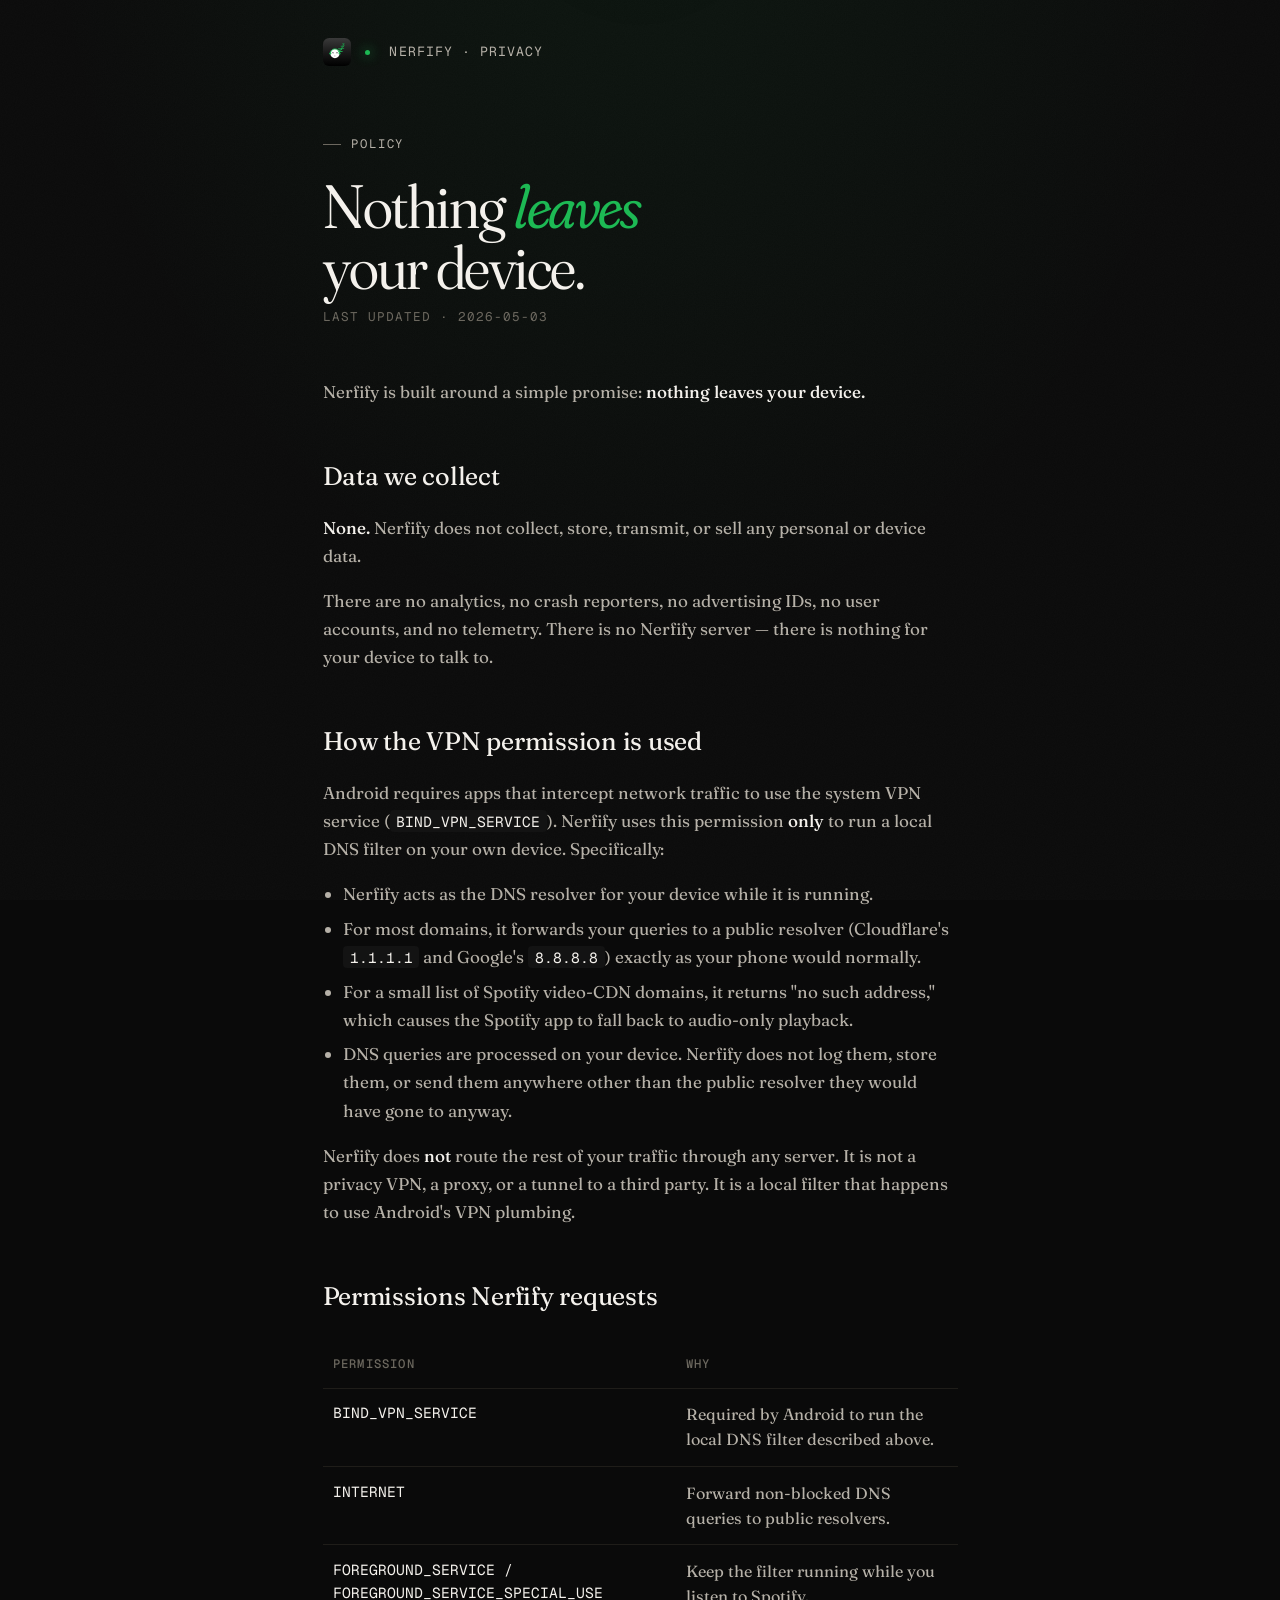
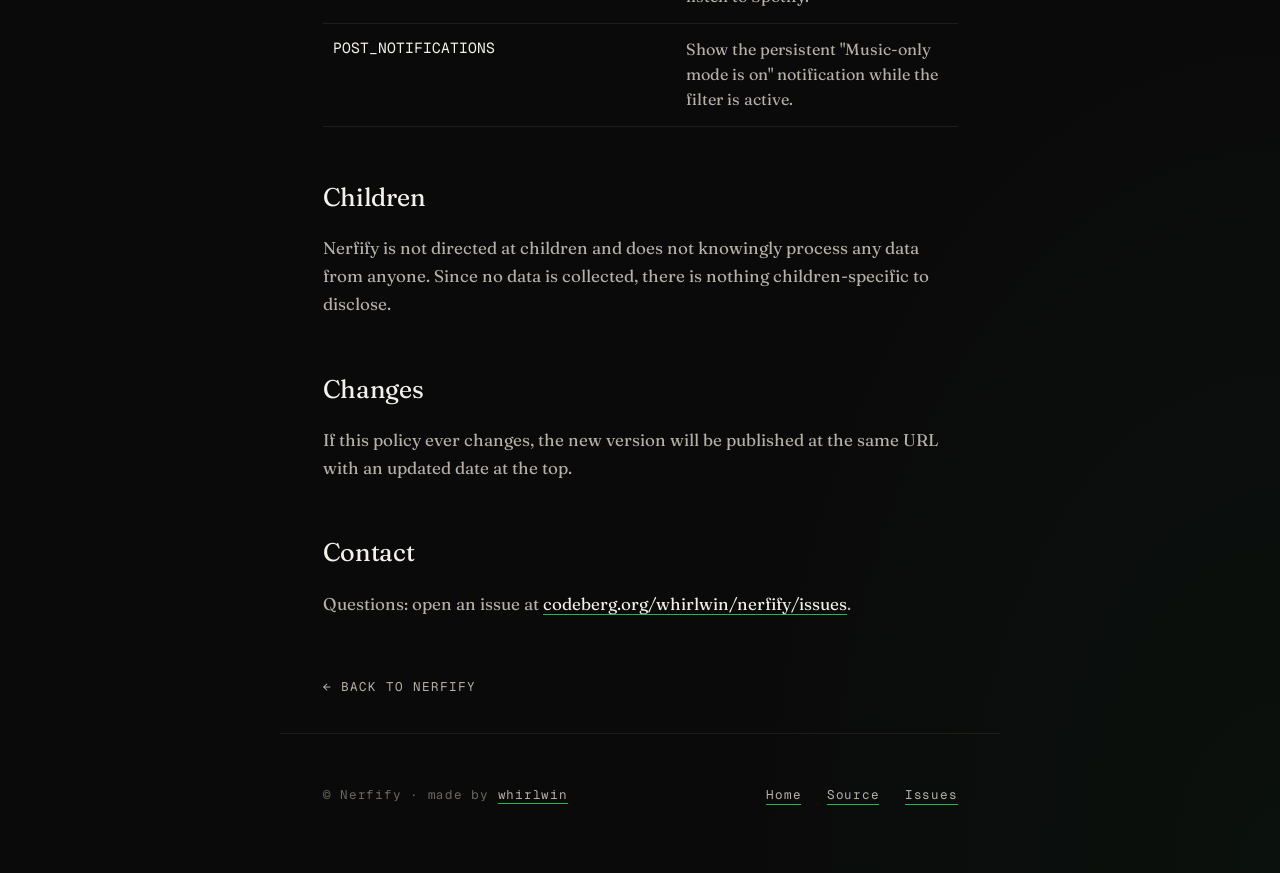
==== PRIVACY.html @ 02e0a383 "Initial site: hero, privacy page, deploy script" ====
<!doctype html>
<html lang="en">
<head>
  <meta charset="utf-8" />
  <meta name="viewport" content="width=device-width, initial-scale=1, viewport-fit=cover" />
  <title>Privacy Policy — Nerfify</title>
  <meta name="description" content="Nerfify privacy policy. Nothing leaves your device." />
  <meta name="theme-color" content="#0a0a0a" />
  <meta name="robots" content="index,follow" />

  <link rel="icon" type="image/svg+xml" href="assets/icon.svg" />
  <link rel="preconnect" href="https://fonts.googleapis.com" />
  <link rel="preconnect" href="https://fonts.gstatic.com" crossorigin />
  <link
    href="https://fonts.googleapis.com/css2?family=Fraunces:ital,opsz,wght,SOFT,WONK@0,9..144,300..700,0..100,0..1;1,9..144,300..700,0..100,0..1&family=Geist+Mono:wght@400;500&display=swap"
    rel="stylesheet"
  />
  <link rel="stylesheet" href="styles.css" />
</head>
<body>
  <header class="site">
    <img src="assets/icon.svg" alt="" />
    <span class="dot" aria-hidden="true"></span>
    <span class="name">Nerfify · privacy</span>
  </header>

  <main class="doc">
    <p class="eyebrow">Policy</p>
    <h1>Nothing <em>leaves</em><br />your device.</h1>
    <p class="updated">Last updated · 2026-05-03</p>

    <p>
      Nerfify is built around a simple promise: <strong>nothing leaves
      your device.</strong>
    </p>

    <h2>Data we collect</h2>
    <p>
      <strong>None.</strong> Nerfify does not collect, store, transmit,
      or sell any personal or device data.
    </p>
    <p>
      There are no analytics, no crash reporters, no advertising IDs, no
      user accounts, and no telemetry. There is no Nerfify server —
      there is nothing for your device to talk to.
    </p>

    <h2>How the VPN permission is used</h2>
    <p>
      Android requires apps that intercept network traffic to use the
      system VPN service (<code>BIND_VPN_SERVICE</code>). Nerfify uses
      this permission <strong>only</strong> to run a local DNS filter on
      your own device. Specifically:
    </p>
    <ul>
      <li>Nerfify acts as the DNS resolver for your device while it is running.</li>
      <li>
        For most domains, it forwards your queries to a public resolver
        (Cloudflare's <code>1.1.1.1</code> and Google's
        <code>8.8.8.8</code>) exactly as your phone would normally.
      </li>
      <li>
        For a small list of Spotify video-CDN domains, it returns "no
        such address," which causes the Spotify app to fall back to
        audio-only playback.
      </li>
      <li>
        DNS queries are processed on your device. Nerfify does not log
        them, store them, or send them anywhere other than the public
        resolver they would have gone to anyway.
      </li>
    </ul>
    <p>
      Nerfify does <strong>not</strong> route the rest of your traffic
      through any server. It is not a privacy VPN, a proxy, or a tunnel
      to a third party. It is a local filter that happens to use
      Android's VPN plumbing.
    </p>

    <h2>Permissions Nerfify requests</h2>
    <table>
      <thead>
        <tr><th>Permission</th><th>Why</th></tr>
      </thead>
      <tbody>
        <tr>
          <td>BIND_VPN_SERVICE</td>
          <td>Required by Android to run the local DNS filter described above.</td>
        </tr>
        <tr>
          <td>INTERNET</td>
          <td>Forward non-blocked DNS queries to public resolvers.</td>
        </tr>
        <tr>
          <td>FOREGROUND_SERVICE / FOREGROUND_SERVICE_SPECIAL_USE</td>
          <td>Keep the filter running while you listen to Spotify.</td>
        </tr>
        <tr>
          <td>POST_NOTIFICATIONS</td>
          <td>Show the persistent "Music-only mode is on" notification while the filter is active.</td>
        </tr>
      </tbody>
    </table>

    <h2>Children</h2>
    <p>
      Nerfify is not directed at children and does not knowingly process
      any data from anyone. Since no data is collected, there is nothing
      children-specific to disclose.
    </p>

    <h2>Changes</h2>
    <p>
      If this policy ever changes, the new version will be published at
      the same URL with an updated date at the top.
    </p>

    <h2>Contact</h2>
    <p>
      Questions: open an issue at
      <a href="https://codeberg.org/whirlwin/nerfify/issues">codeberg.org/whirlwin/nerfify/issues</a>.
    </p>

    <a class="back" href="index.html">← Back to nerfify</a>
  </main>

  <footer class="site">
    <span class="sig">© Nerfify · made by <a href="https://codeberg.org/whirlwin">whirlwin</a></span>
    <span class="links">
      <a href="index.html">Home</a>
      <a href="https://codeberg.org/whirlwin/nerfify">Source</a>
      <a href="https://codeberg.org/whirlwin/nerfify/issues">Issues</a>
    </span>
  </footer>
</body>
</html>
---- styles.css ----
:root {
  --bg: #0a0a0a;
  --bg-elev: #131313;
  --ink: #f4f1ec;
  --ink-dim: #b6b1a8;
  --ink-faint: #6c685f;
  --rule: #1f1d19;
  --accent: #1db954;
  --accent-dim: #149e45;
  --maxw: 720px;
  --gutter: clamp(1.25rem, 4vw, 2.5rem);
  --serif: "Fraunces", "Iowan Old Style", "Charter", Georgia, serif;
  --mono: "Geist Mono", "JetBrains Mono", ui-monospace, SFMono-Regular, Menlo, monospace;
}

* { box-sizing: border-box; }

html, body {
  margin: 0;
  padding: 0;
  background: var(--bg);
  color: var(--ink);
  font-family: var(--serif);
  font-variation-settings: "opsz" 14, "SOFT" 0, "WONK" 0;
  font-feature-settings: "ss01", "ss02";
  font-size: 17px;
  line-height: 1.55;
  -webkit-font-smoothing: antialiased;
  text-rendering: optimizeLegibility;
}

body {
  min-height: 100vh;
  background:
    radial-gradient(ellipse 80% 60% at 50% -10%, rgba(29, 185, 84, 0.07), transparent 60%),
    radial-gradient(ellipse 60% 50% at 100% 100%, rgba(29, 185, 84, 0.04), transparent 70%),
    var(--bg);
  overflow-x: hidden;
}

/* Grain overlay */
body::before {
  content: "";
  position: fixed;
  inset: 0;
  pointer-events: none;
  z-index: 1;
  opacity: 0.035;
  background-image: url("data:image/svg+xml;utf8,<svg xmlns='http://www.w3.org/2000/svg' width='160' height='160'><filter id='n'><feTurbulence type='fractalNoise' baseFrequency='0.9' numOctaves='2' stitchTiles='stitch'/><feColorMatrix values='0 0 0 0 1  0 0 0 0 1  0 0 0 0 1  0 0 0 0.6 0'/></filter><rect width='160' height='160' filter='url(%23n)'/></svg>");
  mix-blend-mode: screen;
}

main, header, footer {
  position: relative;
  z-index: 2;
}

a {
  color: var(--ink);
  text-decoration: none;
  background-image: linear-gradient(var(--accent), var(--accent));
  background-repeat: no-repeat;
  background-position: 0 100%;
  background-size: 100% 1px;
  padding-bottom: 1px;
  transition: background-size 220ms ease, color 220ms ease;
}
a:hover {
  background-size: 100% 2px;
  color: var(--accent);
}

/* ---------- LAYOUT ---------- */
.wrap {
  max-width: var(--maxw);
  margin: 0 auto;
  padding: 0 var(--gutter);
}

header.site {
  padding: 2.25rem var(--gutter) 0;
  max-width: var(--maxw);
  margin: 0 auto;
  display: flex;
  align-items: center;
  gap: 0.75rem;
}
header.site img {
  width: 28px;
  height: 28px;
  display: block;
}
header.site .name {
  font-family: var(--mono);
  font-size: 0.78rem;
  letter-spacing: 0.08em;
  text-transform: uppercase;
  color: var(--ink-dim);
}
header.site .dot {
  width: 5px;
  height: 5px;
  border-radius: 50%;
  background: var(--accent);
  box-shadow: 0 0 12px var(--accent);
  margin: 0 0.4rem 0 0.1rem;
  animation: pulse 2.4s ease-in-out infinite;
}
@keyframes pulse {
  0%, 100% { opacity: 0.55; }
  50% { opacity: 1; }
}

/* ---------- HERO ---------- */
.hero {
  padding: 5rem var(--gutter) 3rem;
  max-width: var(--maxw);
  margin: 0 auto;
}
.eyebrow {
  font-family: var(--mono);
  font-size: 0.72rem;
  letter-spacing: 0.16em;
  text-transform: uppercase;
  color: var(--ink-faint);
  margin: 0 0 1.5rem;
  display: flex;
  align-items: center;
  gap: 0.6rem;
}
.eyebrow::before {
  content: "";
  width: 18px;
  height: 1px;
  background: var(--ink-faint);
  display: inline-block;
}
h1.display {
  font-family: var(--serif);
  font-variation-settings: "opsz" 144, "SOFT" 50, "WONK" 0;
  font-weight: 380;
  font-size: clamp(3rem, 9vw, 6rem);
  line-height: 0.95;
  letter-spacing: -0.03em;
  margin: 0 0 2rem;
  color: var(--ink);
}
h1.display em {
  font-style: italic;
  font-variation-settings: "opsz" 144, "SOFT" 100, "WONK" 1;
  font-weight: 320;
  color: var(--accent);
}
.lede {
  font-family: var(--serif);
  font-variation-settings: "opsz" 24;
  font-size: clamp(1.15rem, 2.2vw, 1.4rem);
  line-height: 1.5;
  color: var(--ink-dim);
  max-width: 38rem;
  margin: 0 0 2.5rem;
  font-weight: 380;
}

/* Waveform */
.wave {
  display: block;
  width: 100%;
  max-width: 420px;
  height: 56px;
  margin: 0 0 3rem;
}
.wave rect {
  fill: var(--accent);
  transform-origin: 50% 50%;
  animation: collapse 5.2s cubic-bezier(.7,0,.2,1) infinite;
}
@keyframes collapse {
  0%   { transform: scaleY(1);   opacity: 1; }
  55%  { transform: scaleY(1);   opacity: 1; }
  72%  { transform: scaleY(0.08); opacity: 0.9; }
  88%  { transform: scaleY(0.08); opacity: 0.9; }
  100% { transform: scaleY(1);   opacity: 1; }
}
.wave rect:nth-child(1)  { animation-delay: 0.00s; }
.wave rect:nth-child(2)  { animation-delay: 0.05s; }
.wave rect:nth-child(3)  { animation-delay: 0.10s; }
.wave rect:nth-child(4)  { animation-delay: 0.15s; }
.wave rect:nth-child(5)  { animation-delay: 0.20s; }
.wave rect:nth-child(6)  { animation-delay: 0.25s; }
.wave rect:nth-child(7)  { animation-delay: 0.30s; }
.wave rect:nth-child(8)  { animation-delay: 0.35s; }
.wave rect:nth-child(9)  { animation-delay: 0.40s; }
.wave rect:nth-child(10) { animation-delay: 0.45s; }
.wave rect:nth-child(11) { animation-delay: 0.50s; }
.wave rect:nth-child(12) { animation-delay: 0.55s; }
.wave rect:nth-child(13) { animation-delay: 0.60s; }
.wave rect:nth-child(14) { animation-delay: 0.65s; }
.wave rect:nth-child(15) { animation-delay: 0.70s; }
.wave rect:nth-child(16) { animation-delay: 0.75s; }
.wave rect:nth-child(17) { animation-delay: 0.80s; }
.wave rect:nth-child(18) { animation-delay: 0.85s; }

@media (prefers-reduced-motion: reduce) {
  .wave rect { animation: none; }
  header.site .dot { animation: none; }
}

.cta-row {
  display: flex;
  flex-wrap: wrap;
  gap: 1rem 2rem;
  align-items: baseline;
}
.btn {
  display: inline-flex;
  align-items: center;
  gap: 0.6rem;
  background: var(--accent);
  color: #06210e;
  font-family: var(--mono);
  font-size: 0.82rem;
  letter-spacing: 0.06em;
  text-transform: uppercase;
  padding: 0.85rem 1.25rem;
  border-radius: 999px;
  border: 0;
  cursor: pointer;
  text-decoration: none;
  background-image: none;
  transition: transform 180ms ease, background-color 180ms ease;
}
.btn:hover {
  background: #21cb5e;
  color: #06210e;
  transform: translateY(-1px);
}
.btn .arrow {
  display: inline-block;
  transition: transform 220ms ease;
}
.btn:hover .arrow {
  transform: translateX(3px);
}
.cta-note {
  font-family: var(--mono);
  font-size: 0.74rem;
  color: var(--ink-faint);
  letter-spacing: 0.05em;
}

/* ---------- SECTIONS ---------- */
section {
  max-width: var(--maxw);
  margin: 0 auto;
  padding: 4rem var(--gutter);
  border-top: 1px solid var(--rule);
}
section h2 {
  font-family: var(--serif);
  font-variation-settings: "opsz" 60, "SOFT" 30;
  font-weight: 360;
  font-size: clamp(2rem, 4vw, 2.75rem);
  line-height: 1.05;
  letter-spacing: -0.02em;
  margin: 0 0 2rem;
  max-width: 28rem;
}
section h2 em {
  font-style: italic;
  font-variation-settings: "opsz" 60, "SOFT" 100, "WONK" 1;
  color: var(--accent);
}
section p {
  color: var(--ink-dim);
  max-width: 34rem;
}

/* Steps */
.steps {
  list-style: none;
  padding: 0;
  margin: 0;
  counter-reset: step;
}
.steps li {
  counter-increment: step;
  padding: 1.4rem 0 1.4rem 4.5rem;
  border-top: 1px solid var(--rule);
  position: relative;
  display: flex;
  flex-direction: column;
  gap: 0.35rem;
}
.steps li:last-child {
  border-bottom: 1px solid var(--rule);
}
.steps li::before {
  content: "0" counter(step);
  position: absolute;
  left: 0;
  top: 1.55rem;
  font-family: var(--mono);
  font-size: 0.78rem;
  color: var(--accent);
  letter-spacing: 0.1em;
}
.steps .step-title {
  font-family: var(--serif);
  font-size: 1.25rem;
  font-weight: 420;
  color: var(--ink);
}
.steps .step-body {
  font-family: var(--serif);
  font-size: 1rem;
  color: var(--ink-dim);
  margin: 0;
}

/* Two-column facts */
.facts {
  display: grid;
  grid-template-columns: 1fr;
  gap: 1.25rem 2rem;
  margin-top: 1.5rem;
}
@media (min-width: 640px) {
  .facts { grid-template-columns: 1fr 1fr; }
}
.fact {
  border-top: 1px solid var(--rule);
  padding-top: 1.1rem;
}
.fact .label {
  font-family: var(--mono);
  font-size: 0.7rem;
  letter-spacing: 0.12em;
  text-transform: uppercase;
  color: var(--ink-faint);
  margin: 0 0 0.4rem;
}
.fact .value {
  font-family: var(--serif);
  font-size: 1.1rem;
  color: var(--ink);
  margin: 0;
  line-height: 1.45;
}

/* Privacy pull-quote */
.pullquote {
  font-family: var(--serif);
  font-variation-settings: "opsz" 60, "SOFT" 80;
  font-style: italic;
  font-weight: 350;
  font-size: clamp(1.4rem, 3vw, 2rem);
  line-height: 1.3;
  letter-spacing: -0.01em;
  color: var(--ink);
  border-left: 2px solid var(--accent);
  padding: 0.2rem 0 0.2rem 1.5rem;
  margin: 1rem 0 2rem;
}
.pullquote .who {
  display: block;
  margin-top: 0.9rem;
  font-style: normal;
  font-family: var(--mono);
  font-size: 0.72rem;
  letter-spacing: 0.12em;
  text-transform: uppercase;
  color: var(--ink-faint);
}

/* Footer */
footer.site {
  max-width: var(--maxw);
  margin: 0 auto;
  padding: 3rem var(--gutter) 4rem;
  border-top: 1px solid var(--rule);
  display: flex;
  flex-wrap: wrap;
  align-items: baseline;
  gap: 1rem 2rem;
  justify-content: space-between;
  font-family: var(--mono);
  font-size: 0.74rem;
  letter-spacing: 0.06em;
  color: var(--ink-faint);
}
footer.site .links { display: flex; gap: 1.5rem; flex-wrap: wrap; }
footer.site a { color: var(--ink-dim); }
footer.site .sig { color: var(--ink-faint); }

/* ---------- PRIVACY PAGE ---------- */
.doc {
  max-width: var(--maxw);
  margin: 0 auto;
  padding: 4rem var(--gutter) 2rem;
}
.doc .eyebrow { margin-bottom: 1.25rem; }
.doc h1 {
  font-family: var(--serif);
  font-variation-settings: "opsz" 96, "SOFT" 40;
  font-weight: 360;
  font-size: clamp(2.4rem, 6vw, 3.6rem);
  line-height: 1;
  letter-spacing: -0.025em;
  margin: 0 0 0.5rem;
}
.doc h1 em {
  font-style: italic;
  color: var(--accent);
  font-variation-settings: "opsz" 96, "SOFT" 100, "WONK" 1;
}
.doc .updated {
  font-family: var(--mono);
  font-size: 0.74rem;
  color: var(--ink-faint);
  letter-spacing: 0.08em;
  text-transform: uppercase;
  margin: 0 0 3rem;
}
.doc h2 {
  font-family: var(--serif);
  font-variation-settings: "opsz" 36, "SOFT" 30;
  font-weight: 420;
  font-size: 1.5rem;
  letter-spacing: -0.01em;
  margin: 3rem 0 0.9rem;
  color: var(--ink);
}
.doc p, .doc li {
  color: var(--ink-dim);
  line-height: 1.65;
}
.doc strong { color: var(--ink); font-weight: 500; }
.doc ul { padding-left: 1.2rem; }
.doc li { margin-bottom: 0.4rem; }
.doc table {
  width: 100%;
  border-collapse: collapse;
  margin: 1.5rem 0;
  font-size: 0.95rem;
}
.doc th, .doc td {
  text-align: left;
  padding: 0.8rem 0.6rem;
  border-bottom: 1px solid var(--rule);
  vertical-align: top;
}
.doc th {
  font-family: var(--mono);
  font-size: 0.72rem;
  letter-spacing: 0.1em;
  text-transform: uppercase;
  color: var(--ink-faint);
  font-weight: 500;
}
.doc td { color: var(--ink-dim); }
.doc td:first-child { color: var(--ink); font-family: var(--mono); font-size: 0.86rem; }
.doc code {
  font-family: var(--mono);
  font-size: 0.86em;
  background: var(--bg-elev);
  padding: 0.1rem 0.4rem;
  border-radius: 4px;
  color: var(--ink);
}
.back {
  display: inline-flex;
  align-items: center;
  gap: 0.5rem;
  font-family: var(--mono);
  font-size: 0.74rem;
  letter-spacing: 0.08em;
  text-transform: uppercase;
  color: var(--ink-dim);
  margin-top: 2.5rem;
  background-image: none;
}
.back:hover { color: var(--accent); }
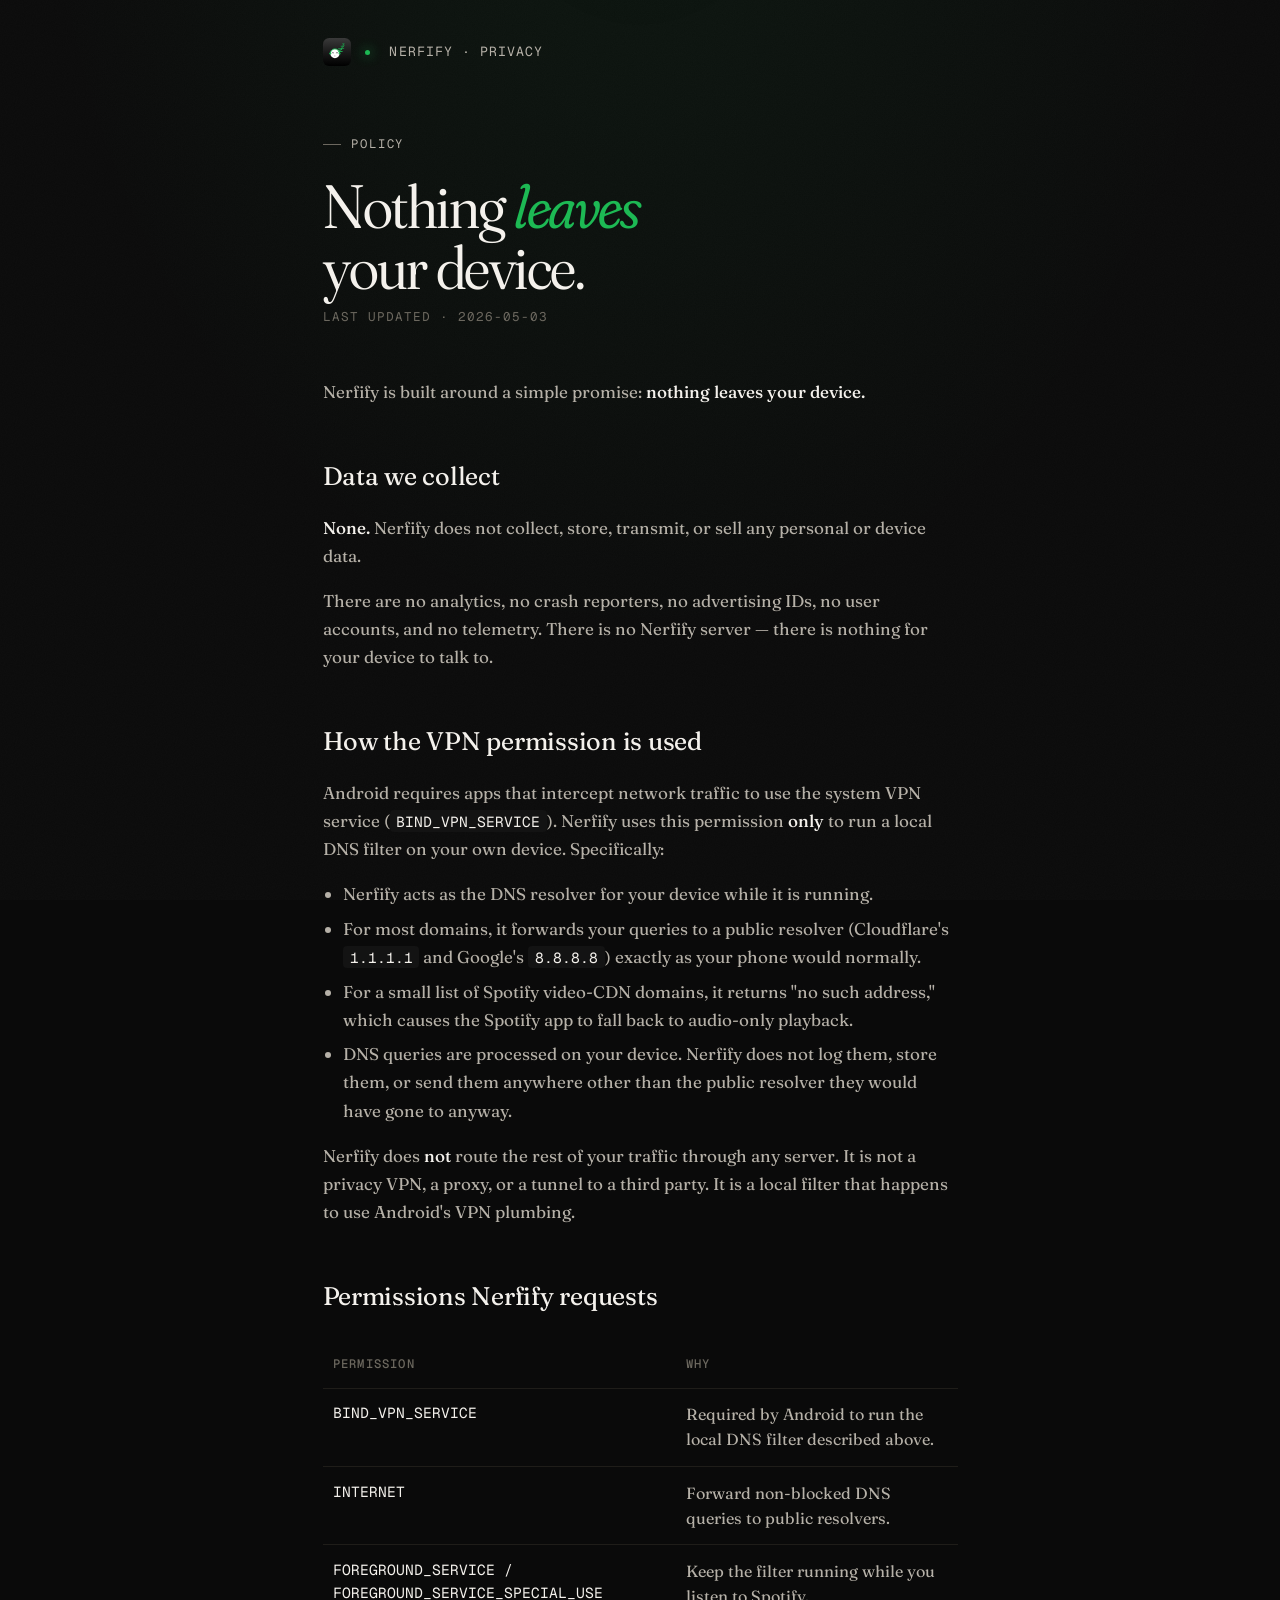
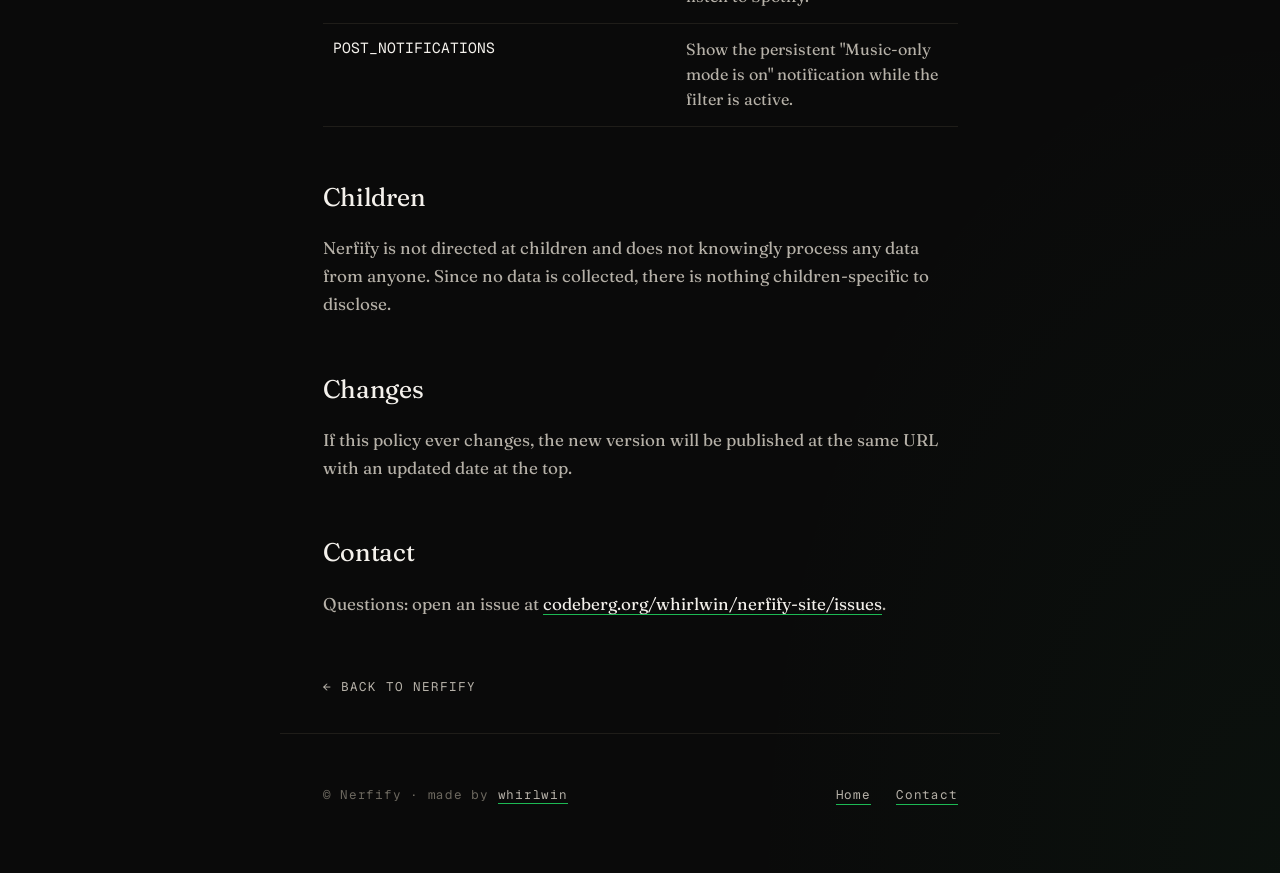
==== commit 8351464f: "Remove links to private nerfify repo Replace Download CTA with a disabled 'Coming to Google Play' st" ====
--- a/PRIVACY.html
+++ b/PRIVACY.html
@@ -118,7 +118,7 @@
     <h2>Contact</h2>
     <p>
       Questions: open an issue at
-      <a href="https://codeberg.org/whirlwin/nerfify/issues">codeberg.org/whirlwin/nerfify/issues</a>.
+      <a href="https://codeberg.org/whirlwin/nerfify-site/issues">codeberg.org/whirlwin/nerfify-site/issues</a>.
     </p>
 
     <a class="back" href="index.html">← Back to nerfify</a>
@@ -128,8 +128,7 @@
     <span class="sig">© Nerfify · made by <a href="https://codeberg.org/whirlwin">whirlwin</a></span>
     <span class="links">
       <a href="index.html">Home</a>
-      <a href="https://codeberg.org/whirlwin/nerfify">Source</a>
-      <a href="https://codeberg.org/whirlwin/nerfify/issues">Issues</a>
+      <a href="https://codeberg.org/whirlwin/nerfify-site/issues">Contact</a>
     </span>
   </footer>
 </body>
--- a/styles.css
+++ b/styles.css
@@ -242,6 +242,20 @@
 .btn:hover .arrow {
   transform: translateX(3px);
 }
+.btn-disabled {
+  background: transparent;
+  color: var(--ink-dim);
+  border: 1px solid var(--rule);
+  cursor: default;
+}
+.btn-disabled:hover {
+  background: transparent;
+  color: var(--ink-dim);
+  transform: none;
+}
+.btn-disabled .arrow {
+  color: var(--accent);
+}
 .cta-note {
   font-family: var(--mono);
   font-size: 0.74rem;
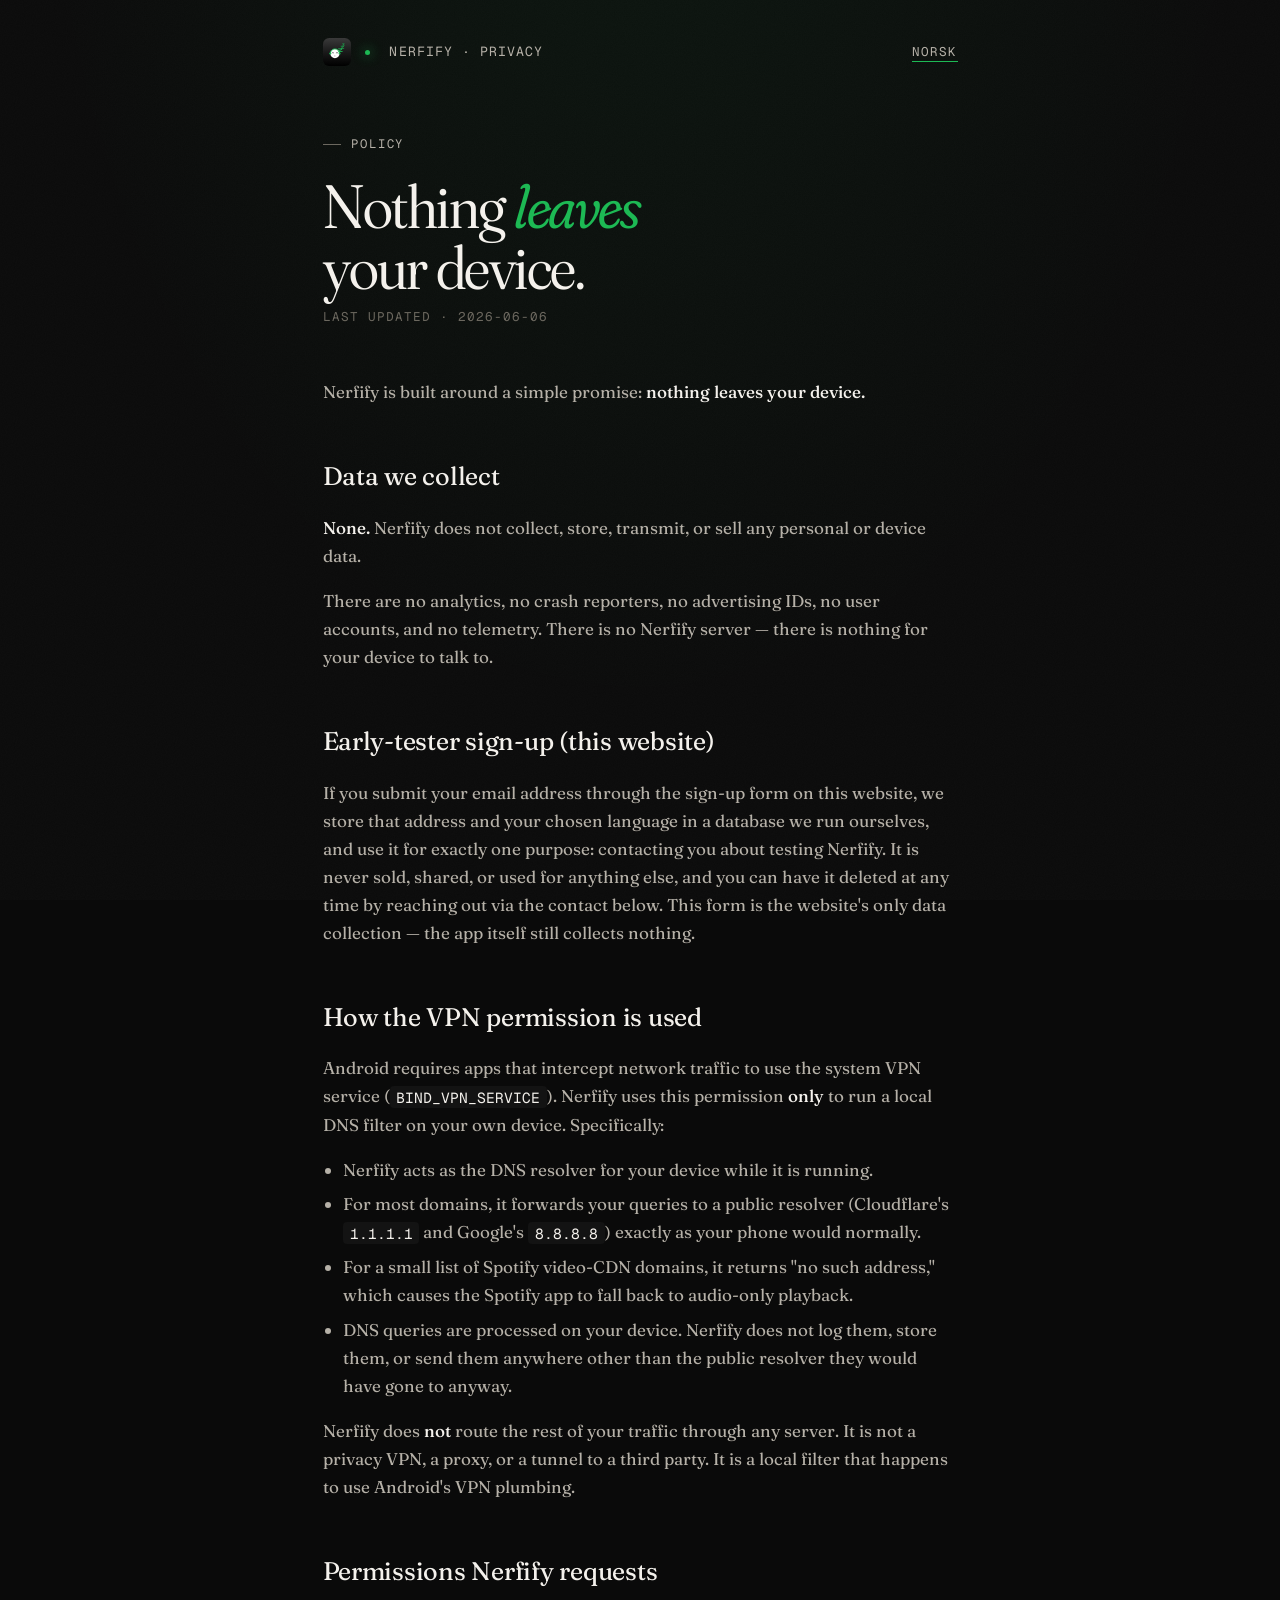
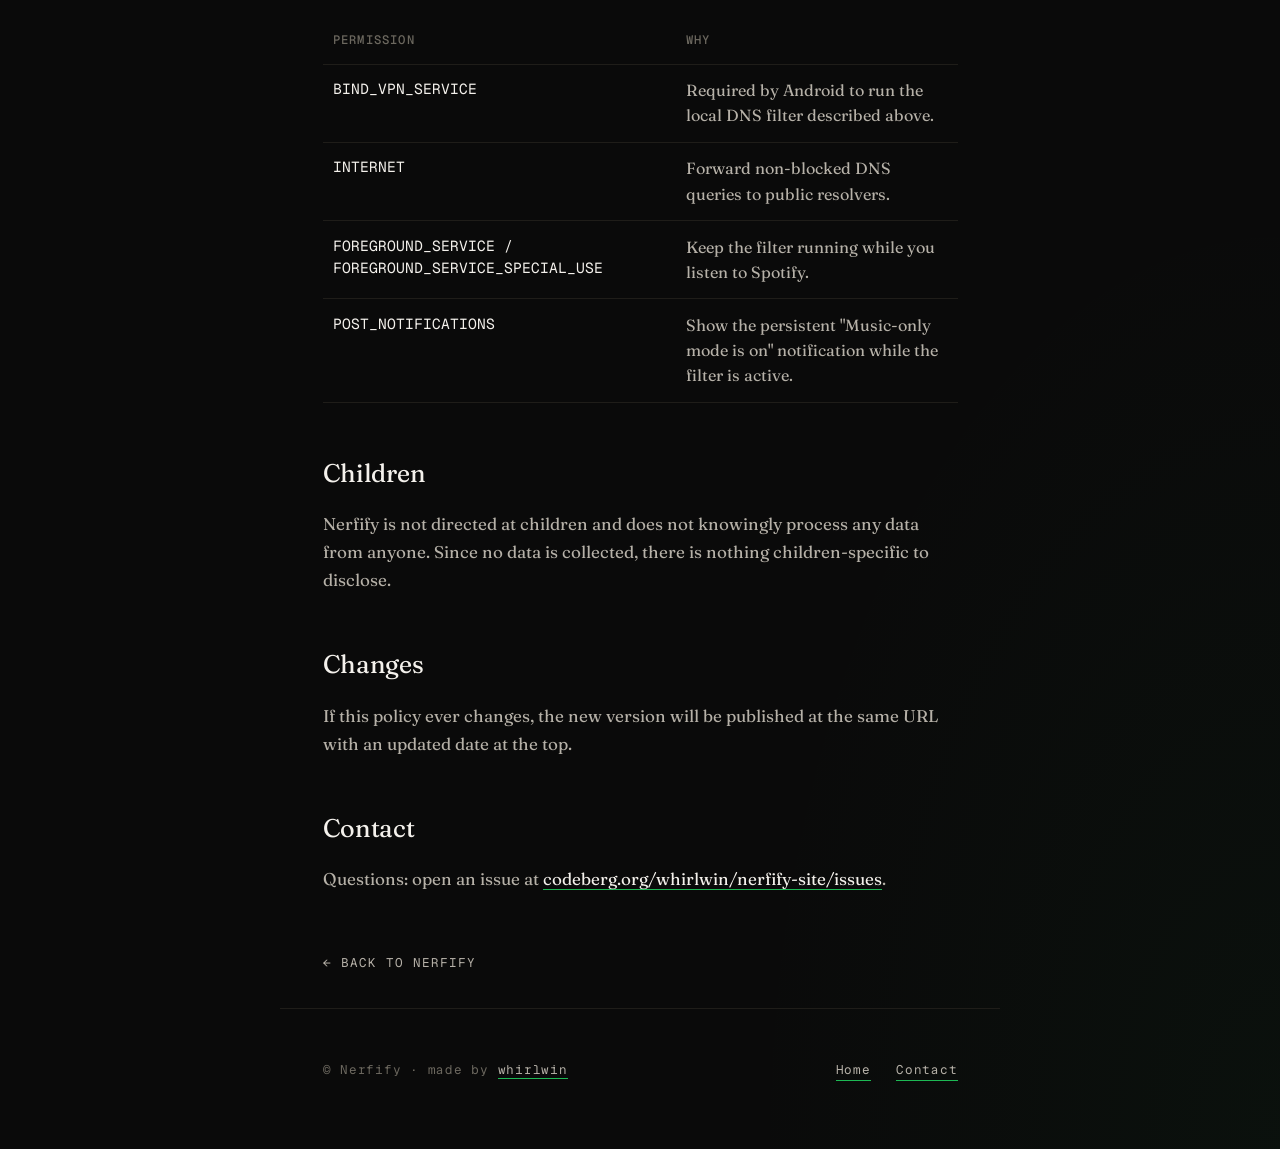
==== commit 70dc90c8: "SEO overhaul, Norwegian /no pages, early-tester signup form - canonical + hreflang (en/nb/x-default)" ====
--- a/PRIVACY.html
+++ b/PRIVACY.html
@@ -7,6 +7,19 @@
   <meta name="description" content="Nerfify privacy policy. Nothing leaves your device." />
   <meta name="theme-color" content="#0a0a0a" />
   <meta name="robots" content="index,follow" />
+
+  <link rel="canonical" href="https://nerfify.com/PRIVACY" />
+  <link rel="alternate" hreflang="en" href="https://nerfify.com/PRIVACY" />
+  <link rel="alternate" hreflang="nb" href="https://nerfify.com/no/personvern" />
+  <link rel="alternate" hreflang="x-default" href="https://nerfify.com/PRIVACY" />
+
+  <meta property="og:title" content="Privacy Policy — Nerfify" />
+  <meta property="og:description" content="Nerfify privacy policy. Nothing leaves your device." />
+  <meta property="og:type" content="article" />
+  <meta property="og:url" content="https://nerfify.com/PRIVACY" />
+  <meta property="og:site_name" content="Nerfify" />
+  <meta property="og:locale" content="en_US" />
+  <meta property="og:locale:alternate" content="nb_NO" />
 
   <link rel="icon" type="image/svg+xml" href="assets/icon.svg" />
   <link rel="preconnect" href="https://fonts.googleapis.com" />
@@ -22,12 +35,13 @@
     <img src="assets/icon.svg" alt="" />
     <span class="dot" aria-hidden="true"></span>
     <span class="name">Nerfify · privacy</span>
+    <a class="lang" href="no/personvern.html" lang="nb" hreflang="nb">Norsk</a>
   </header>
 
   <main class="doc">
     <p class="eyebrow">Policy</p>
     <h1>Nothing <em>leaves</em><br />your device.</h1>
-    <p class="updated">Last updated · 2026-05-03</p>
+    <p class="updated">Last updated · 2026-06-06</p>
 
     <p>
       Nerfify is built around a simple promise: <strong>nothing leaves
@@ -43,6 +57,17 @@
       There are no analytics, no crash reporters, no advertising IDs, no
       user accounts, and no telemetry. There is no Nerfify server —
       there is nothing for your device to talk to.
+    </p>
+
+    <h2>Early-tester sign-up (this website)</h2>
+    <p>
+      If you submit your email address through the sign-up form on this
+      website, we store that address and your chosen language in a database
+      we run ourselves, and use it for exactly one purpose: contacting you
+      about testing Nerfify. It is never sold, shared, or used for anything
+      else, and you can have it deleted at any time by reaching out via the
+      contact below. This form is the website's only data collection — the
+      app itself still collects nothing.
     </p>
 
     <h2>How the VPN permission is used</h2>
--- a/styles.css
+++ b/styles.css
@@ -93,6 +93,14 @@
 header.site .name {
   font-family: var(--mono);
   font-size: 0.78rem;
+  letter-spacing: 0.08em;
+  text-transform: uppercase;
+  color: var(--ink-dim);
+}
+header.site .lang {
+  margin-left: auto;
+  font-family: var(--mono);
+  font-size: 0.74rem;
   letter-spacing: 0.08em;
   text-transform: uppercase;
   color: var(--ink-dim);
@@ -263,6 +271,49 @@
   letter-spacing: 0.05em;
 }
 
+/* Early-tester signup */
+.signup {
+  margin-top: 2.75rem;
+  padding-top: 2rem;
+  border-top: 1px solid var(--rule);
+}
+.signup-label {
+  display: block;
+  font-family: var(--serif);
+  font-variation-settings: "opsz" 24;
+  font-size: 1.1rem;
+  color: var(--ink);
+  margin-bottom: 1rem;
+}
+.signup-row {
+  display: flex;
+  flex-wrap: wrap;
+  gap: 0.75rem;
+}
+.signup-input {
+  flex: 1 1 16rem;
+  background: var(--bg-elev);
+  border: 1px solid var(--rule);
+  border-radius: 999px;
+  padding: 0.85rem 1.25rem;
+  color: var(--ink);
+  font-family: var(--mono);
+  font-size: 0.85rem;
+  outline: none;
+  transition: border-color 180ms ease;
+}
+.signup-input:focus { border-color: var(--accent); }
+.signup-input::placeholder { color: var(--ink-faint); }
+.signup .btn { border: 0; }
+.signup .btn:disabled { opacity: 0.6; cursor: wait; transform: none; }
+.signup-note {
+  font-family: var(--mono);
+  font-size: 0.74rem;
+  color: var(--ink-faint);
+  letter-spacing: 0.05em;
+  margin: 1rem 0 0;
+}
+
 /* ---------- SECTIONS ---------- */
 section {
   max-width: var(--maxw);
